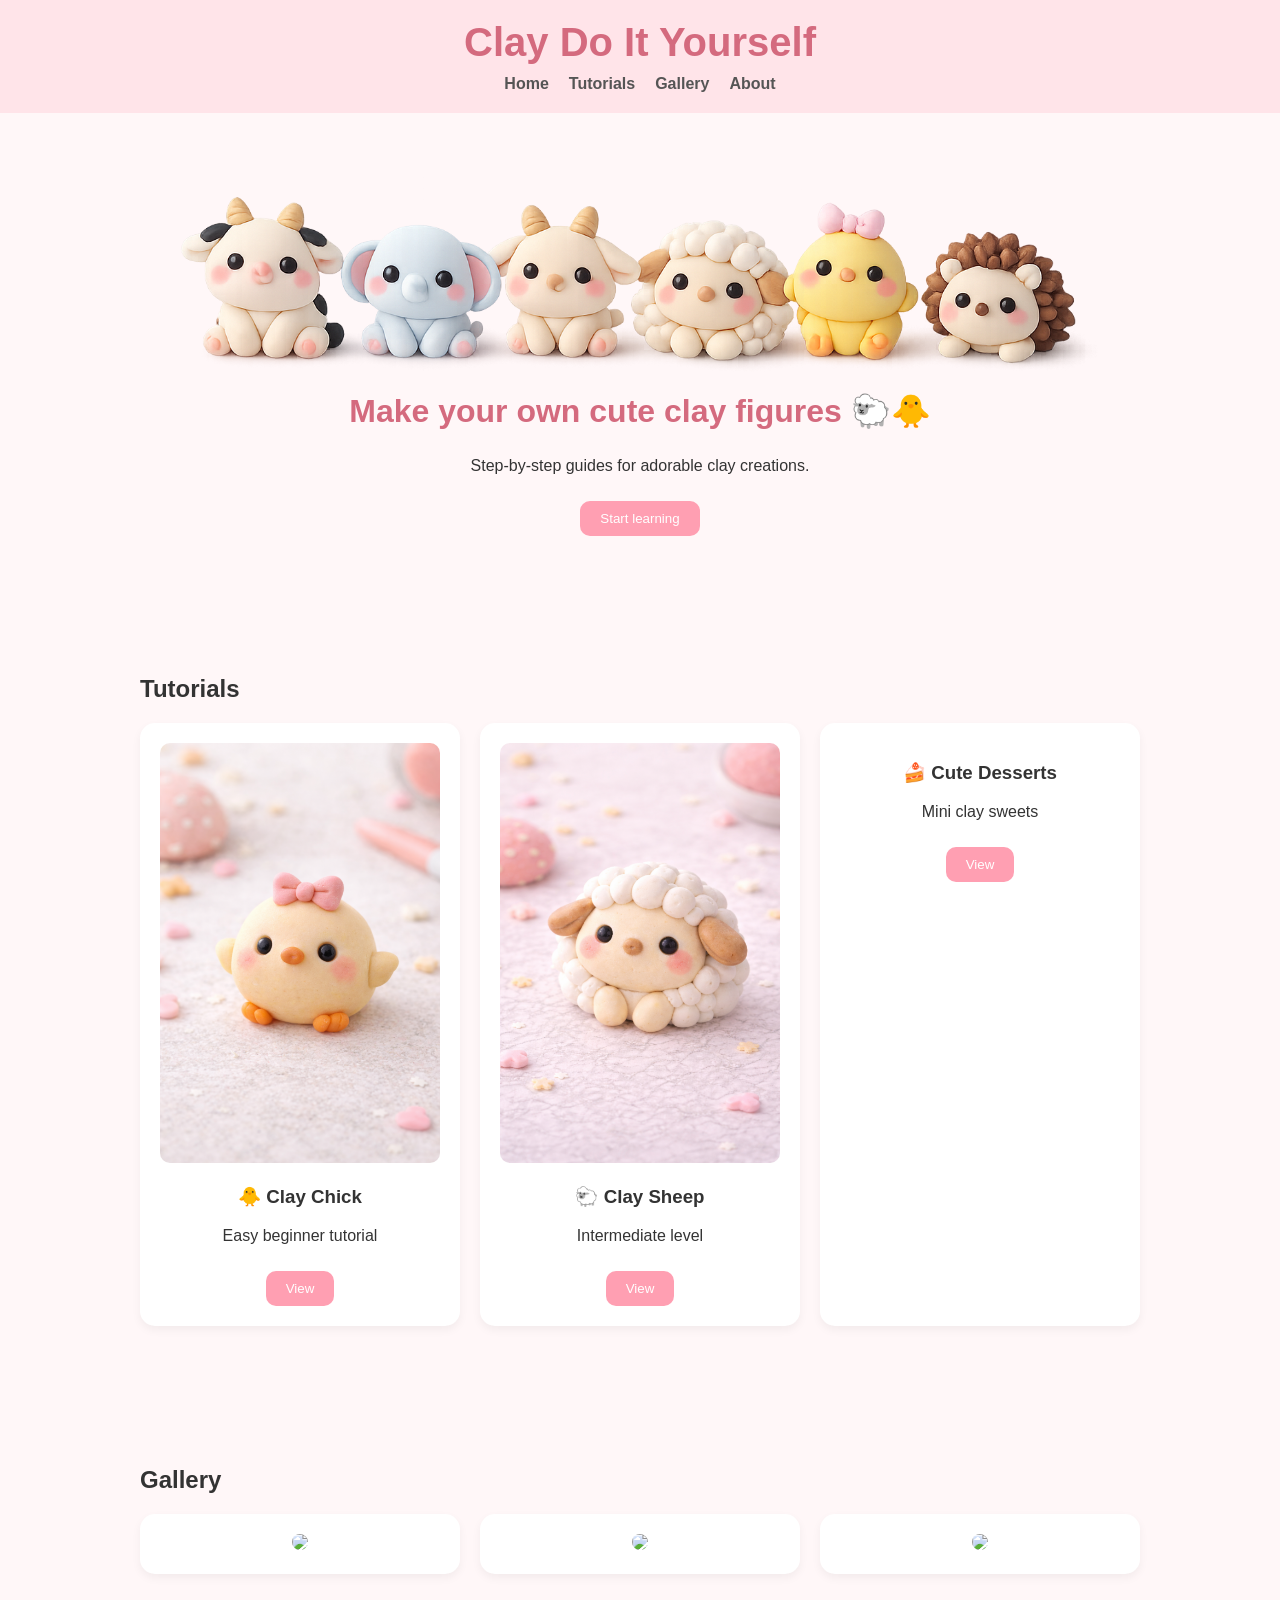
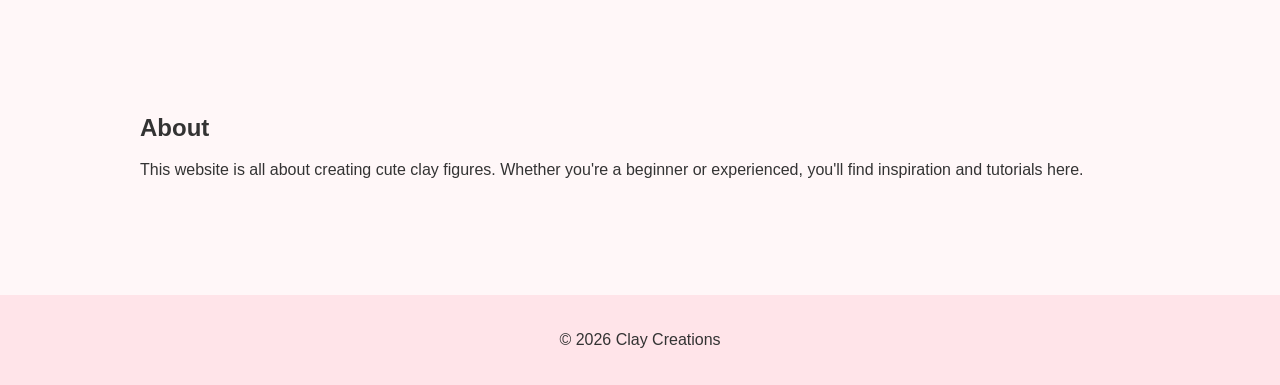
==== index.html @ 16f14c33 "Update index.html" ====
<!DOCTYPE html>
<html lang="en">
<head>
<meta charset="UTF-8">
<meta name="viewport" content="width=device-width, initial-scale=1.0">
<title>Clay Creations</title>

<style>
    body {
        margin: 0;
        font-family: 'Segoe UI', sans-serif;
        background: #fff7f8;
        color: #333;
    }

    header {
        background: #ffe4e9;
        padding: 20px;
        text-align: center;
    }

    header h1 {
        margin: 0;
        font-size: 2.5em;
        color: #d46a7e;
    }

    nav {
        display: flex;
        justify-content: center;
        gap: 20px;
        margin-top: 10px;
    }

    nav a {
        text-decoration: none;
        color: #555;
        font-weight: bold;
    }

    section {
        padding: 60px 20px;
        max-width: 1000px;
        margin: auto;
    }

    .hero {
        text-align: center;
    }

    .hero img {
        width: 250px;
        border-radius: 20px;
    }

    .hero h2 {
        font-size: 2em;
        margin-top: 20px;
        color: #d46a7e;
    }

    .grid {
        display: grid;
        grid-template-columns: repeat(auto-fit, minmax(200px, 1fr));
        gap: 20px;
    }

    .card {
        background: white;
        padding: 20px;
        border-radius: 15px;
        box-shadow: 0 4px 10px rgba(0,0,0,0.05);
        text-align: center;
    }

    .card img {
        width: 100%;
        border-radius: 10px;
    }

    footer {
        text-align: center;
        padding: 20px;
        background: #ffe4e9;
        margin-top: 40px;
    }

    button {
        background: #ff9fb2;
        border: none;
        padding: 10px 20px;
        border-radius: 10px;
        color: white;
        cursor: pointer;
        margin-top: 10px;
    }

    button:hover {
        background: #ff7f99;
    }
</style>
</head>

<body>

<header>
    <h1>Clay Do It Yourself</h1>
    <nav>
        <a href="#home">Home</a>
        <a href="#tutorials">Tutorials</a>
        <a href="#gallery">Gallery</a>
        <a href="#about">About</a>
    </nav>
</header>

<section id="home" class="hero">
    <img src="banner.png" alt="Clay art" style="width: 100%; display: block;">
    <h2>Make your own cute clay figures 🐑🐥</h2>
    <p>Step-by-step guides for adorable clay creations.</p>
    <button onclick="scrollToSection('tutorials')">Start learning</button>
</section>

<section id="tutorials">
    <h2>Tutorials</h2>
    <div class="grid">
        <div class="card">
            <img src="Claychick.png" alt="Clay Chick" class="card-img">
            <h3>🐥 Clay Chick</h3>
            <p>Easy beginner tutorial</p>
            <button onclick="window.location.href='clay-chick.html'">View</button>
            </div>

        <div class="card">
            <img src="Claysheep.png" alt="Clay Sheep" class="card-img">
            <h3>🐑 Clay Sheep</h3>
            <p>Intermediate level</p>
            <button onclick="window.location.href='clay-sheep.html'">View</button>
        </div>

        <div class="card">
            <h3>🍰 Cute Desserts</h3>
            <p>Mini clay sweets</p>
            <button>View</button>
        </div>
    </div>
</section>

<section id="gallery">
    <h2>Gallery</h2>
    <div class="grid">
        <div class="card">
            <img src="https://via.placeholder.com/200">
        </div>
        <div class="card">
            <img src="https://via.placeholder.com/200">
        </div>
        <div class="card">
            <img src="https://via.placeholder.com/200">
        </div>
    </div>
</section>

<section id="about">
    <h2>About</h2>
    <p>
        This website is all about creating cute clay figures. 
        Whether you're a beginner or experienced, you'll find inspiration and tutorials here.
    </p>
</section>

<footer>
    <p>© 2026 Clay Creations</p>
</footer>

<script>
function scrollToSection(id) {
    document.getElementById(id).scrollIntoView({ behavior: 'smooth' });
}
</script>

</body>
</html>
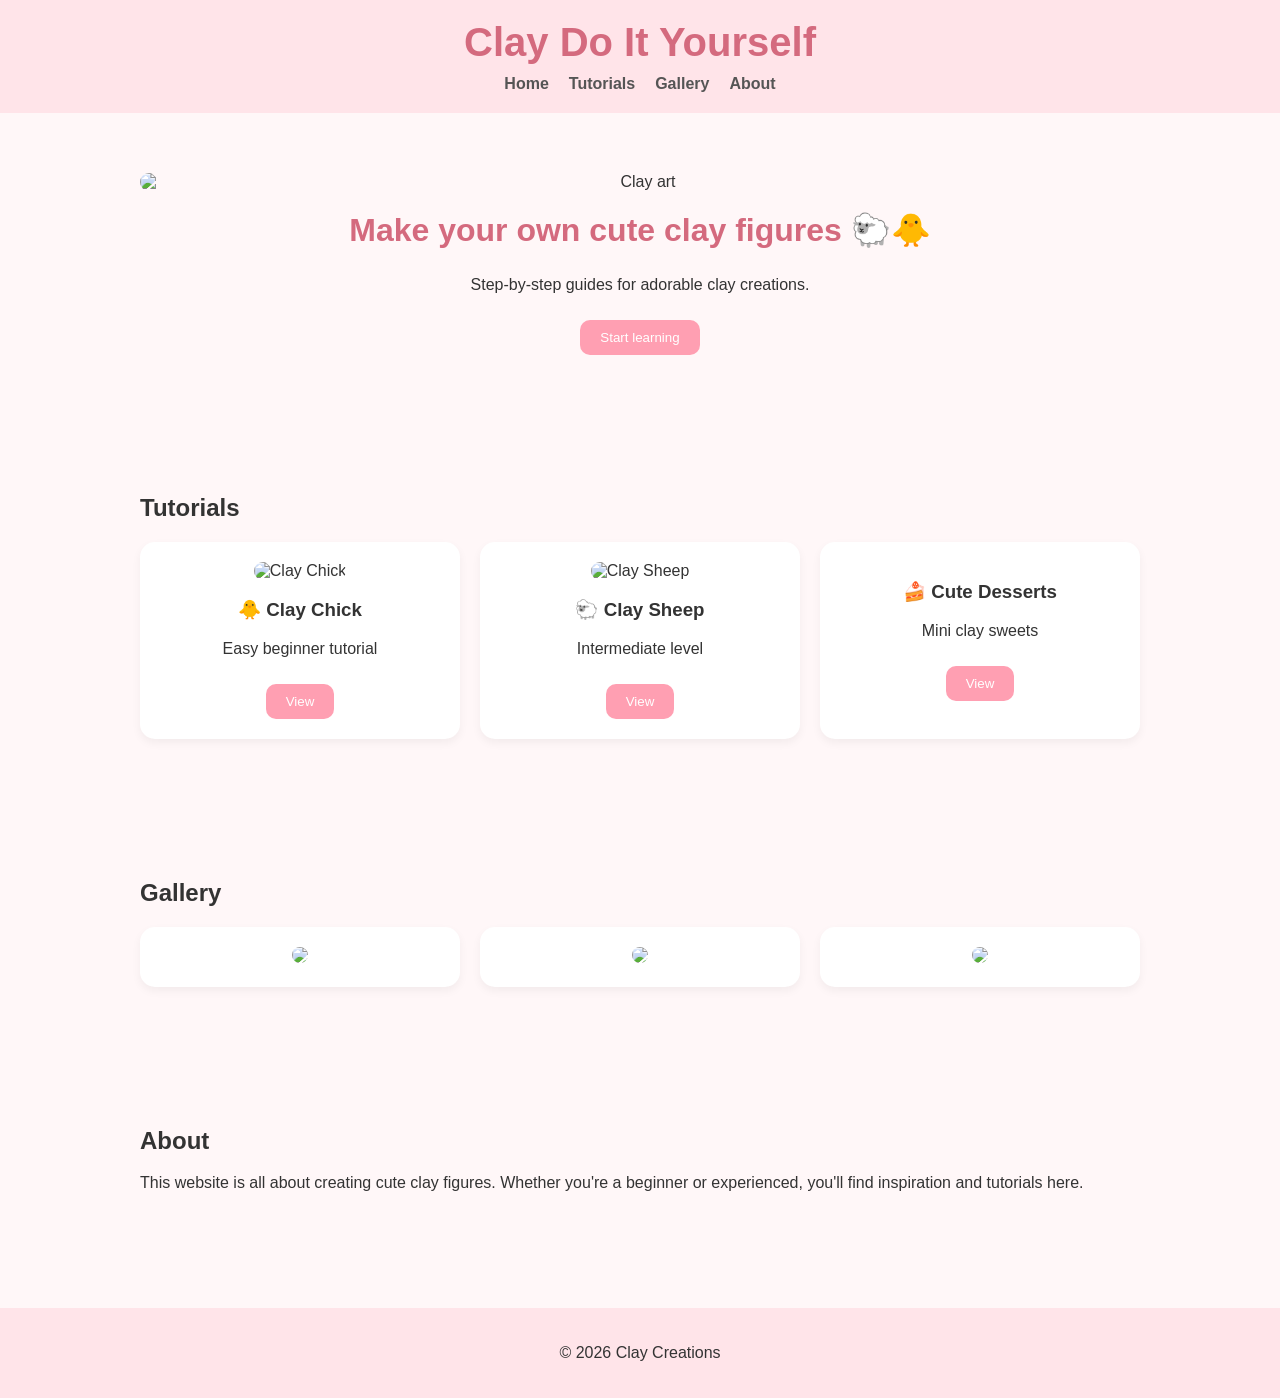
==== commit 24339269: "Update index.html" ====
--- a/index.html
+++ b/index.html
@@ -114,7 +114,7 @@
 </header>
 
 <section id="home" class="hero">
-    <img src="banner.png" alt="Clay art" style="width: 100%; display: block;">
+    <img src="afbeelding/banner.png" alt="Clay art" style="width: 100%; display: block;">
     <h2>Make your own cute clay figures 🐑🐥</h2>
     <p>Step-by-step guides for adorable clay creations.</p>
     <button onclick="scrollToSection('tutorials')">Start learning</button>
@@ -124,14 +124,14 @@
     <h2>Tutorials</h2>
     <div class="grid">
         <div class="card">
-            <img src="Claychick.png" alt="Clay Chick" class="card-img">
+            <img src="afbeelding/Claychick.png" alt="Clay Chick" class="card-img">
             <h3>🐥 Clay Chick</h3>
             <p>Easy beginner tutorial</p>
             <button onclick="window.location.href='clay-chick.html'">View</button>
             </div>
 
         <div class="card">
-            <img src="Claysheep.png" alt="Clay Sheep" class="card-img">
+            <img src="afbeelding/Claysheep.png" alt="Clay Sheep" class="card-img">
             <h3>🐑 Clay Sheep</h3>
             <p>Intermediate level</p>
             <button onclick="window.location.href='clay-sheep.html'">View</button>
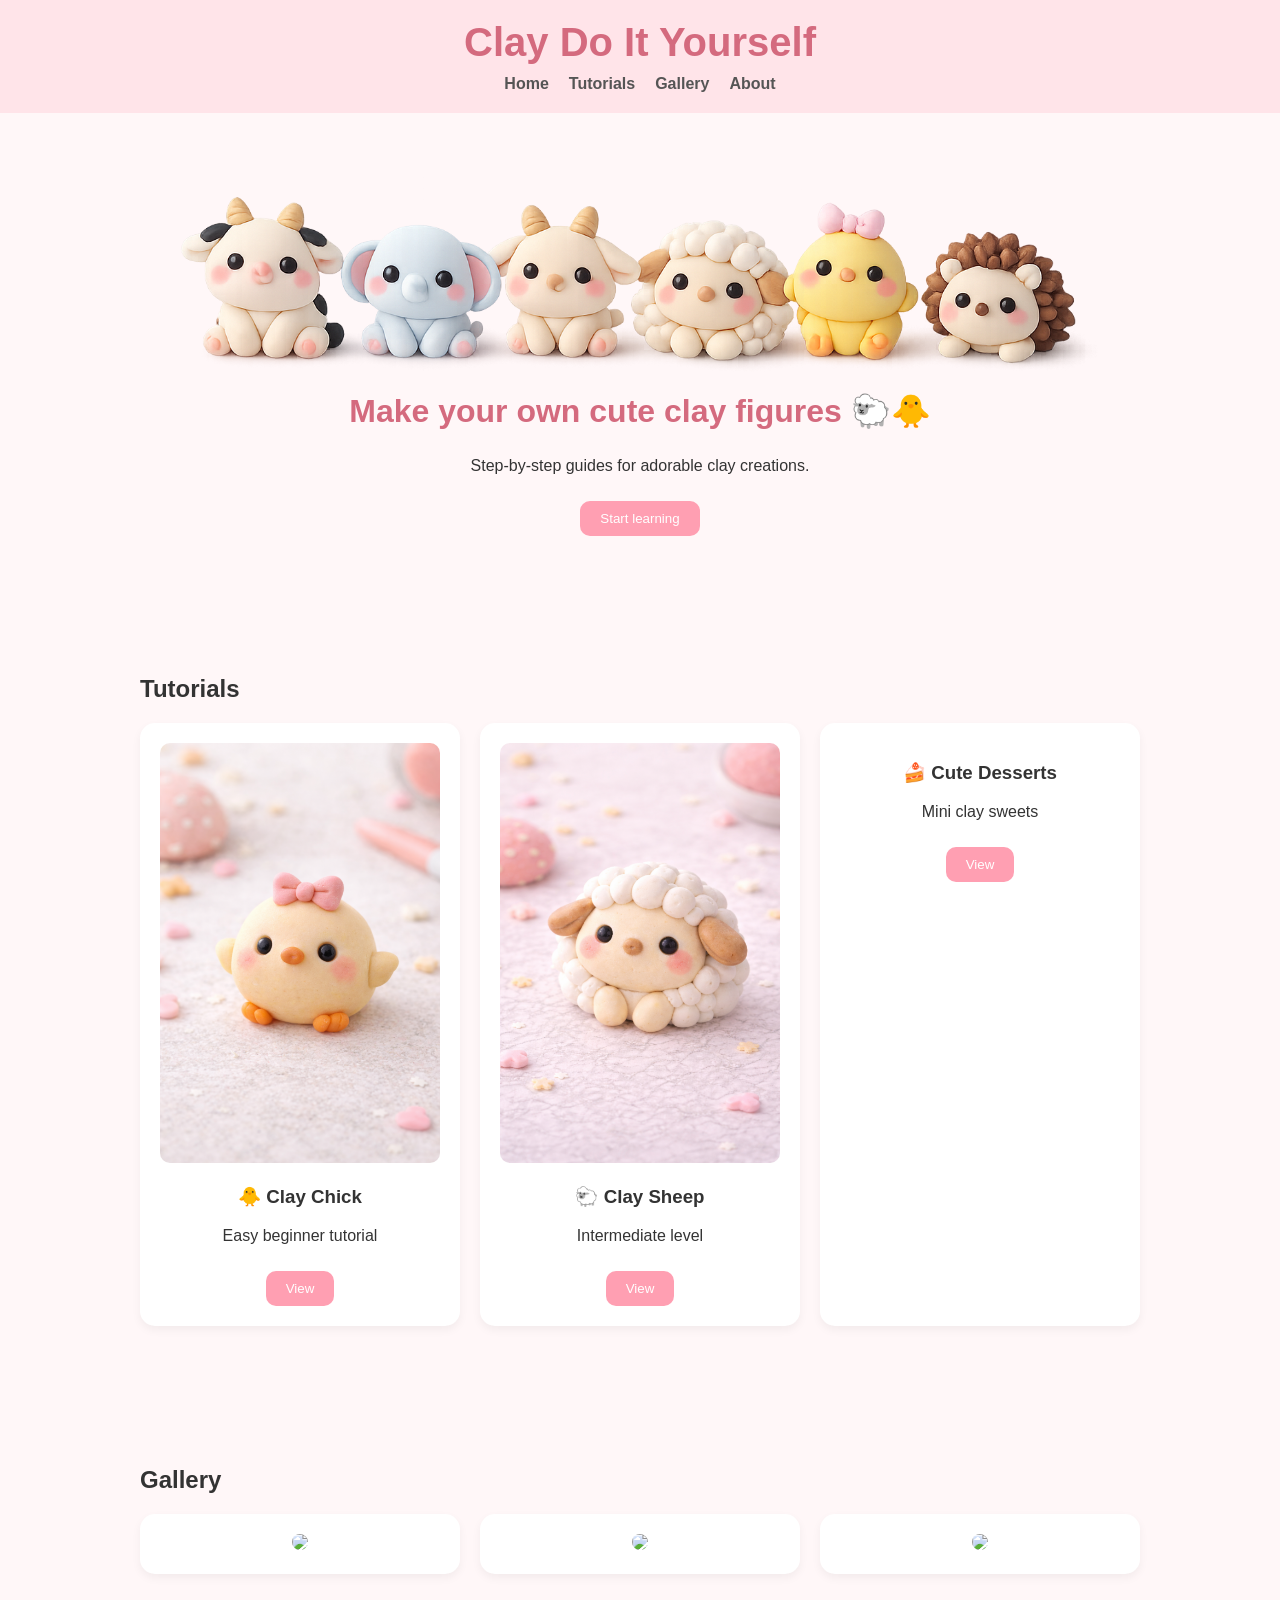
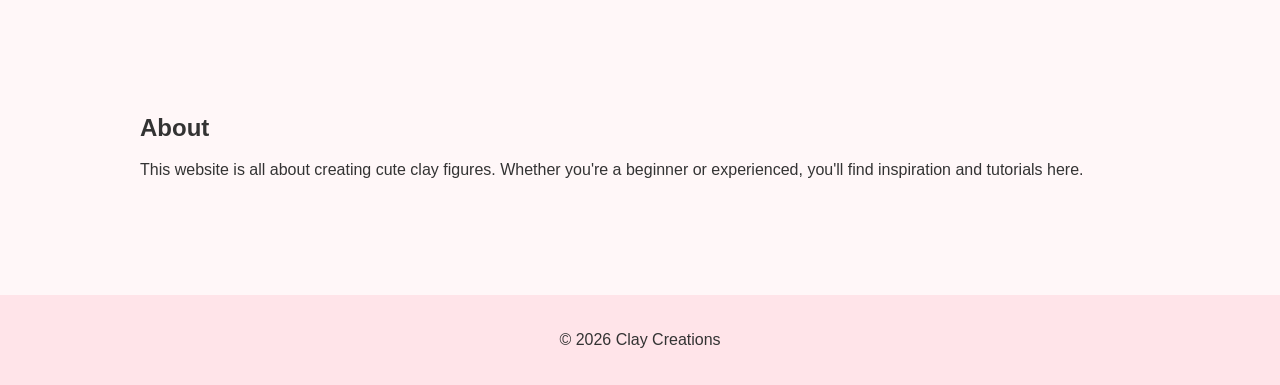
==== commit 3c7593d7: "Update index.html" ====
--- a/index.html
+++ b/index.html
@@ -114,7 +114,7 @@
 </header>
 
 <section id="home" class="hero">
-    <img src="afbeelding/banner.png" alt="Clay art" style="width: 100%; display: block;">
+    <img src="banner.png" alt="Clay art" style="width: 100%; display: block;">
     <h2>Make your own cute clay figures 🐑🐥</h2>
     <p>Step-by-step guides for adorable clay creations.</p>
     <button onclick="scrollToSection('tutorials')">Start learning</button>
@@ -124,14 +124,14 @@
     <h2>Tutorials</h2>
     <div class="grid">
         <div class="card">
-            <img src="afbeelding/Claychick.png" alt="Clay Chick" class="card-img">
+            <img src="Claychick.png" alt="Clay Chick" class="card-img">
             <h3>🐥 Clay Chick</h3>
             <p>Easy beginner tutorial</p>
             <button onclick="window.location.href='clay-chick.html'">View</button>
             </div>
 
         <div class="card">
-            <img src="afbeelding/Claysheep.png" alt="Clay Sheep" class="card-img">
+            <img src="Claysheep.png" alt="Clay Sheep" class="card-img">
             <h3>🐑 Clay Sheep</h3>
             <p>Intermediate level</p>
             <button onclick="window.location.href='clay-sheep.html'">View</button>
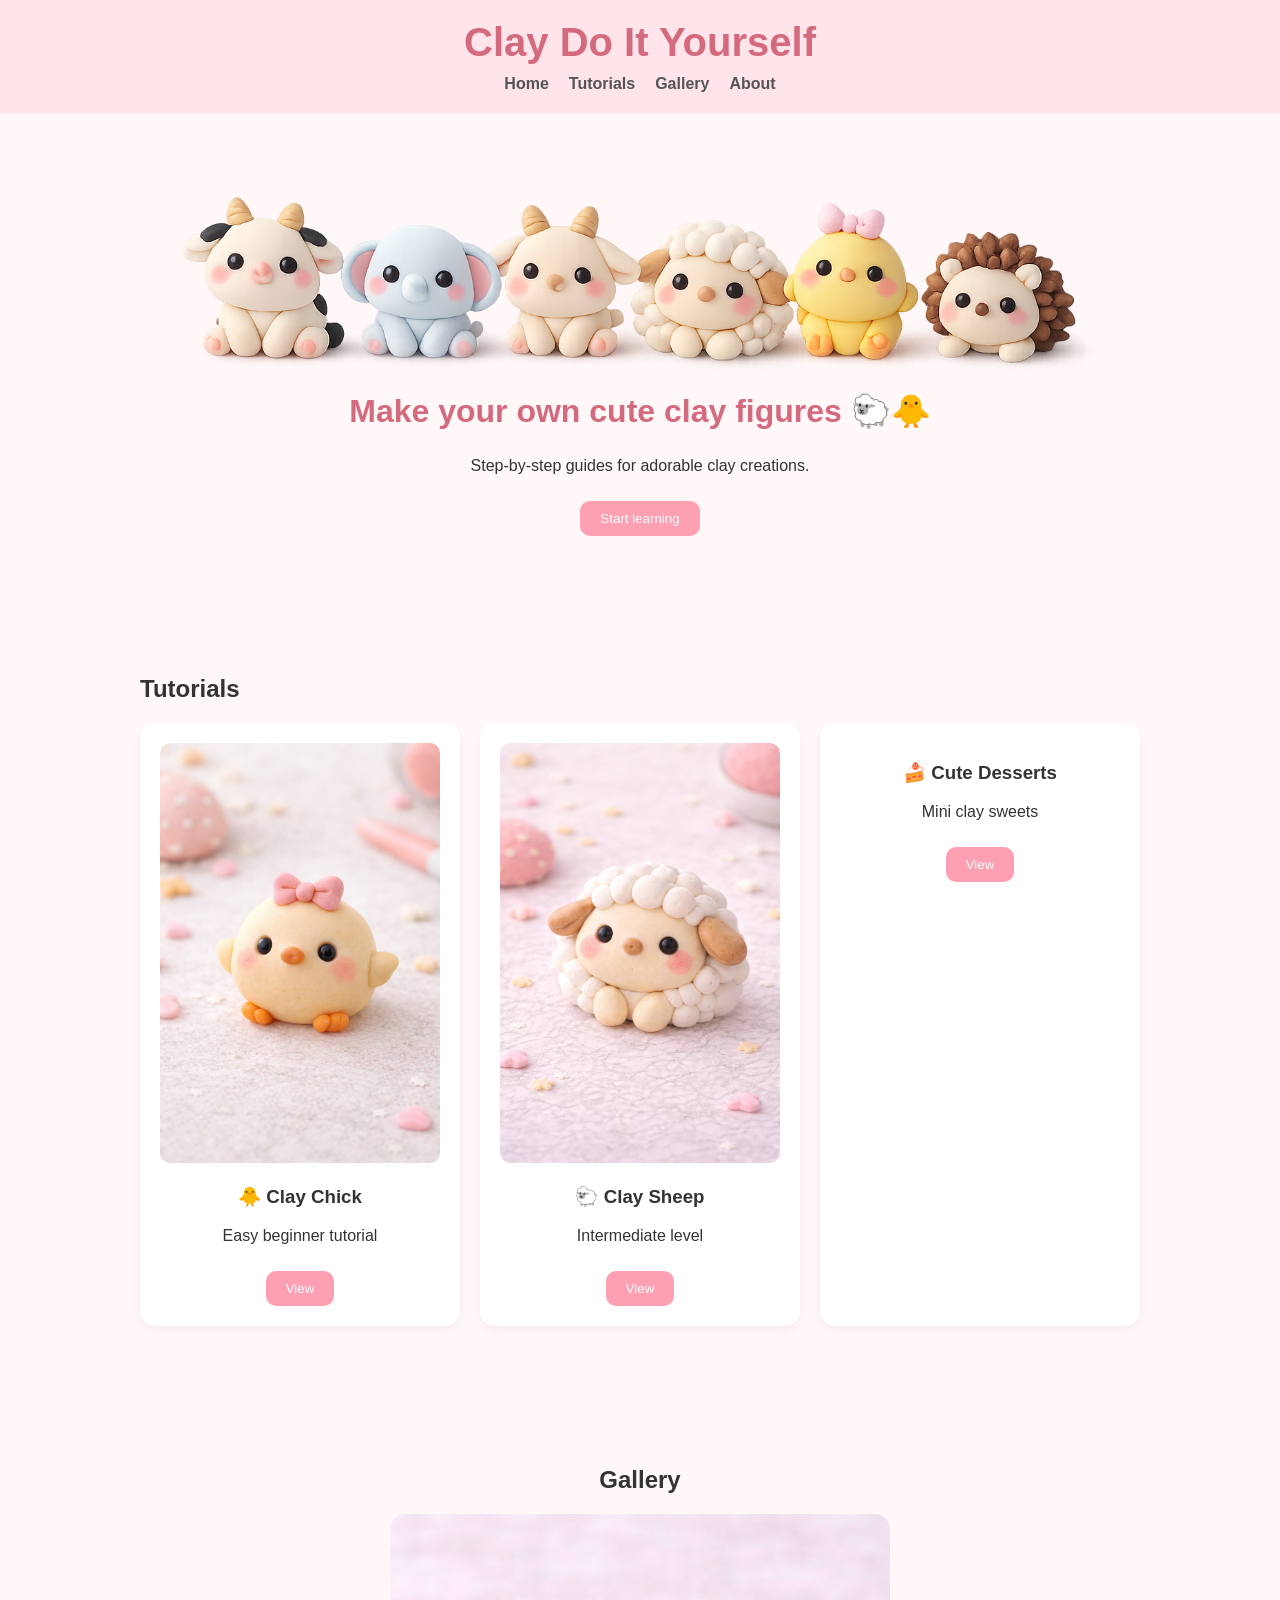
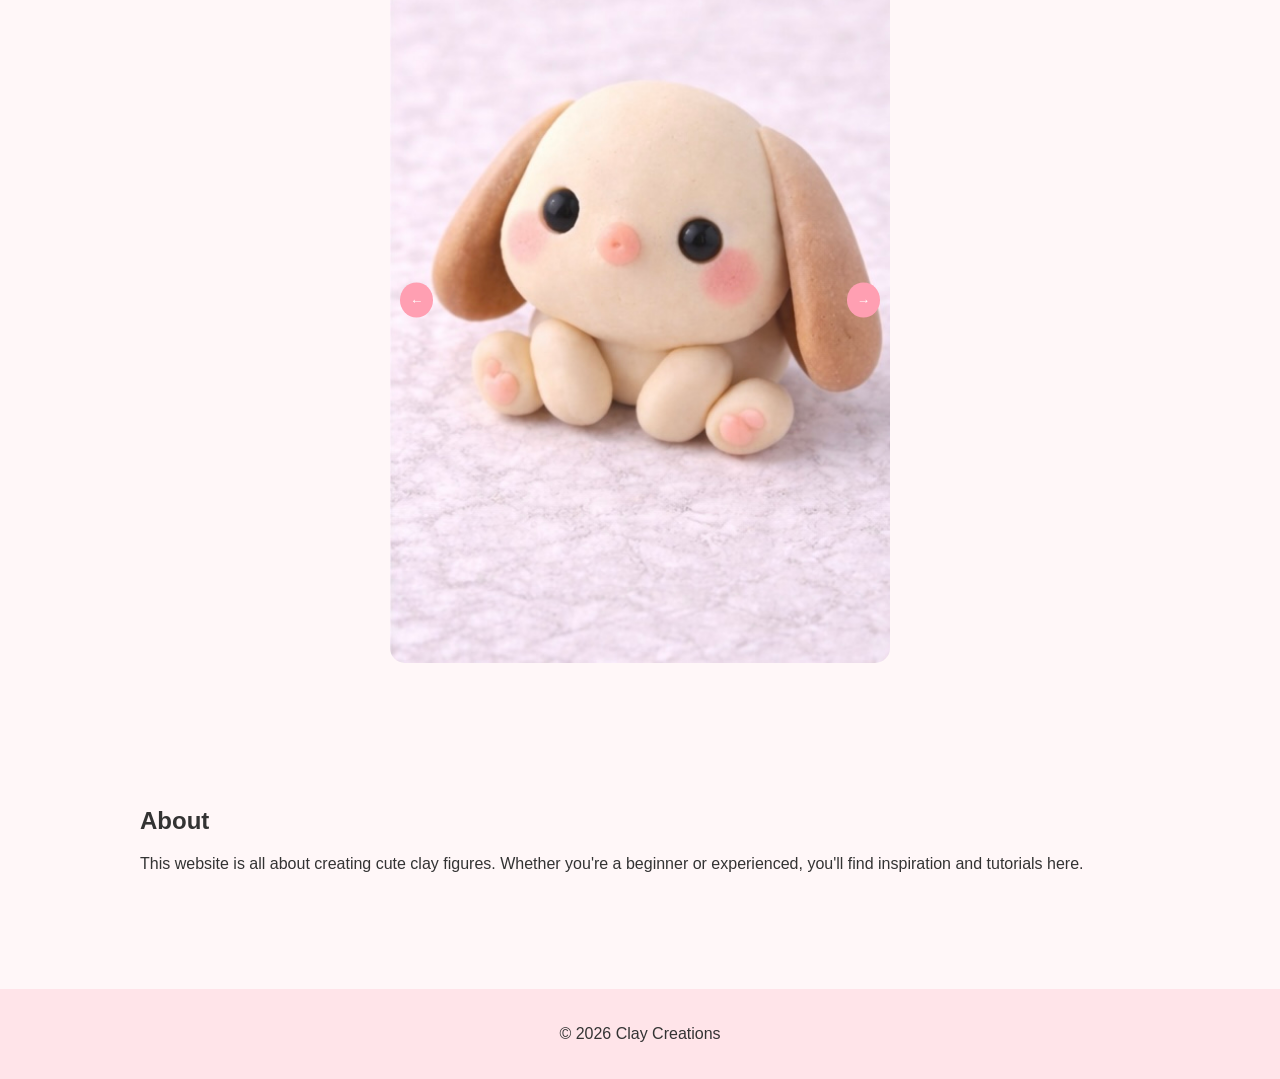
==== commit a512c3e8: "Update index.html" ====
--- a/index.html
+++ b/index.html
@@ -144,19 +144,32 @@
         </div>
     </div>
 </section>
+    
+<section id="gallery">
+    <h2 style="text-align:center;">Gallery</h2>
 
-<section id="gallery">
-    <h2>Gallery</h2>
-    <div class="grid">
-        <div class="card">
-            <img src="https://via.placeholder.com/200">
-        </div>
-        <div class="card">
-            <img src="https://via.placeholder.com/200">
-        </div>
-        <div class="card">
-            <img src="https://via.placeholder.com/200">
-        </div>
+    <div style="position: relative; max-width: 500px; margin: auto;">
+
+        <!-- Images -->
+        <img id="gallery-img" src="Claybunny.png" 
+             style="width:100%; border-radius:15px;">
+
+        <!-- Left arrow -->
+        <button onclick="prevImage()" 
+            style="position:absolute; top:50%; left:10px; transform:translateY(-50%);
+                   background:#ff9fb2; border:none; color:white; padding:10px;
+                   border-radius:50%; cursor:pointer;">
+            ←
+        </button>
+
+        <!-- Right arrow -->
+        <button onclick="nextImage()" 
+            style="position:absolute; top:50%; right:10px; transform:translateY(-50%);
+                   background:#ff9fb2; border:none; color:white; padding:10px;
+                   border-radius:50%; cursor:pointer;">
+            →
+        </button>
+
     </div>
 </section>
 
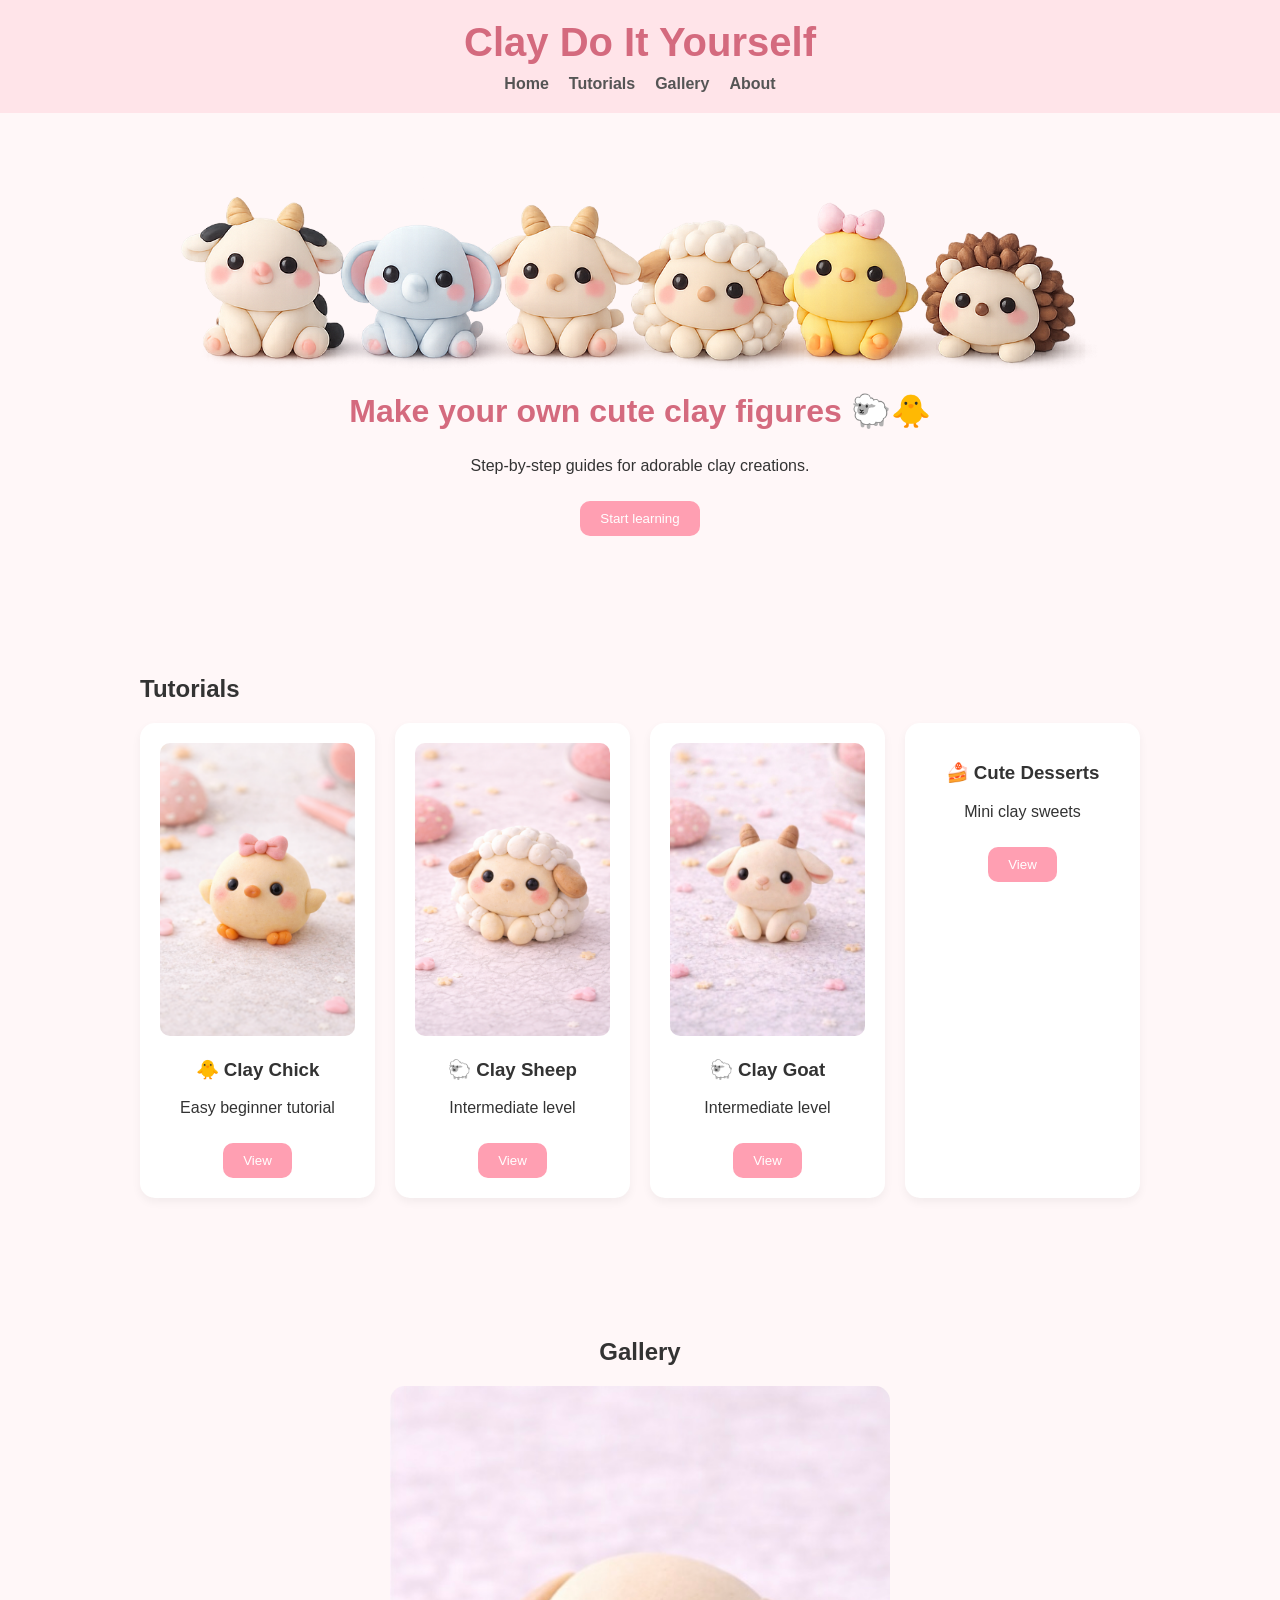
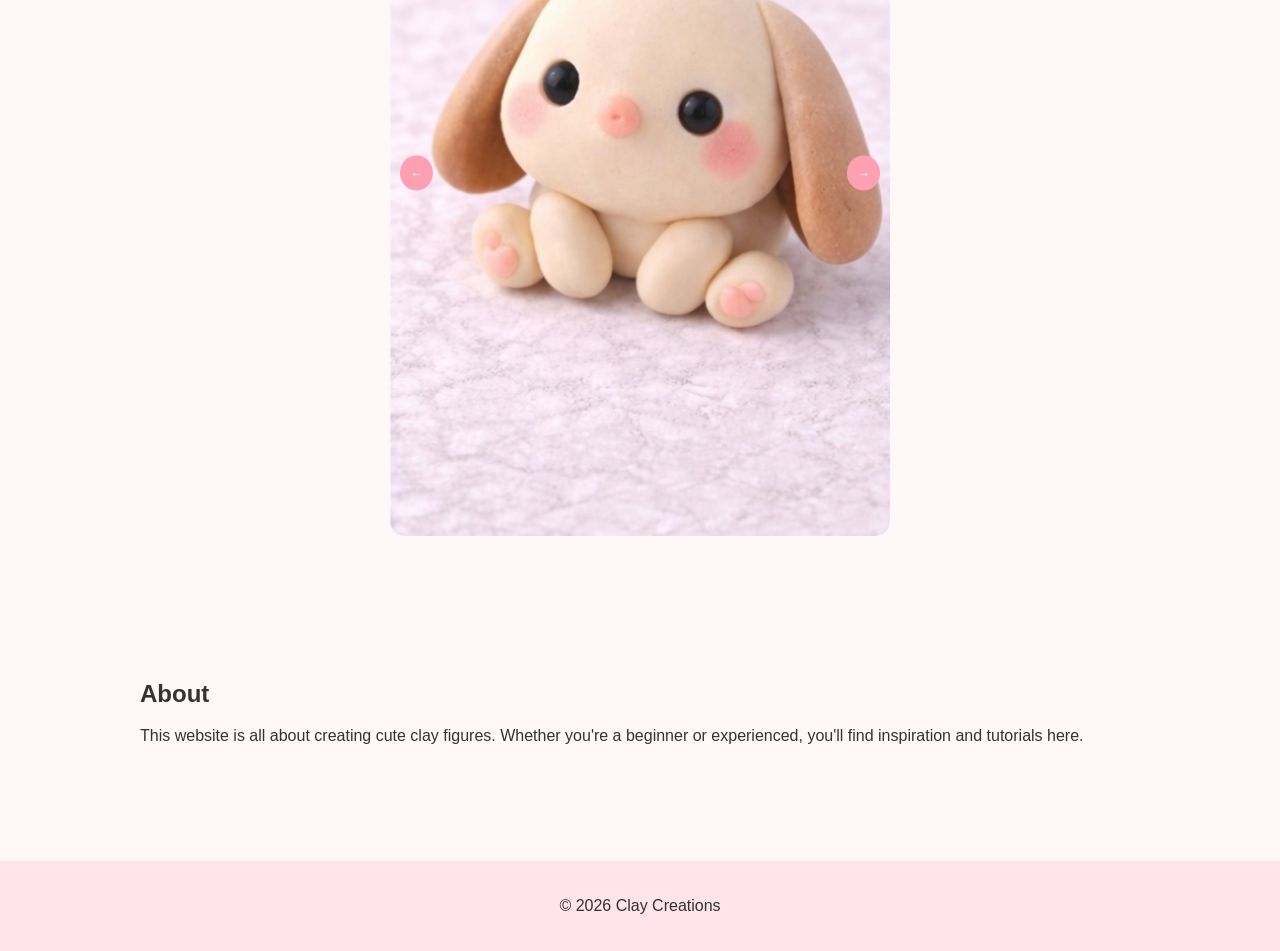
==== commit 1d9bd217: "Update index.html" ====
--- a/index.html
+++ b/index.html
@@ -136,7 +136,13 @@
             <p>Intermediate level</p>
             <button onclick="window.location.href='clay-sheep.html'">View</button>
         </div>
-
+        
+        <div class="card">
+            <img src="Claygoat.png" alt="Clay Sheep" class="card-img">
+            <h3>🐑 Clay Goat</h3>
+            <p>Intermediate level</p>
+            <button onclick="window.location.href='clay-goat.html'">View</button>
+        </div>
         <div class="card">
             <h3>🍰 Cute Desserts</h3>
             <p>Mini clay sweets</p>
@@ -144,6 +150,29 @@
         </div>
     </div>
 </section>
+<script>
+const images = [
+    "Claybunny.png",
+    "Claygoat.png",
+    "Clayhedgehog.png"
+];
+
+let currentIndex = 0;
+
+function showImage() {
+    document.getElementById("gallery-img").src = images[currentIndex];
+}
+
+function nextImage() {
+    currentIndex = (currentIndex + 1) % images.length;
+    showImage();
+}
+
+function prevImage() {
+    currentIndex = (currentIndex - 1 + images.length) % images.length;
+    showImage();
+}
+</script>
     
 <section id="gallery">
     <h2 style="text-align:center;">Gallery</h2>
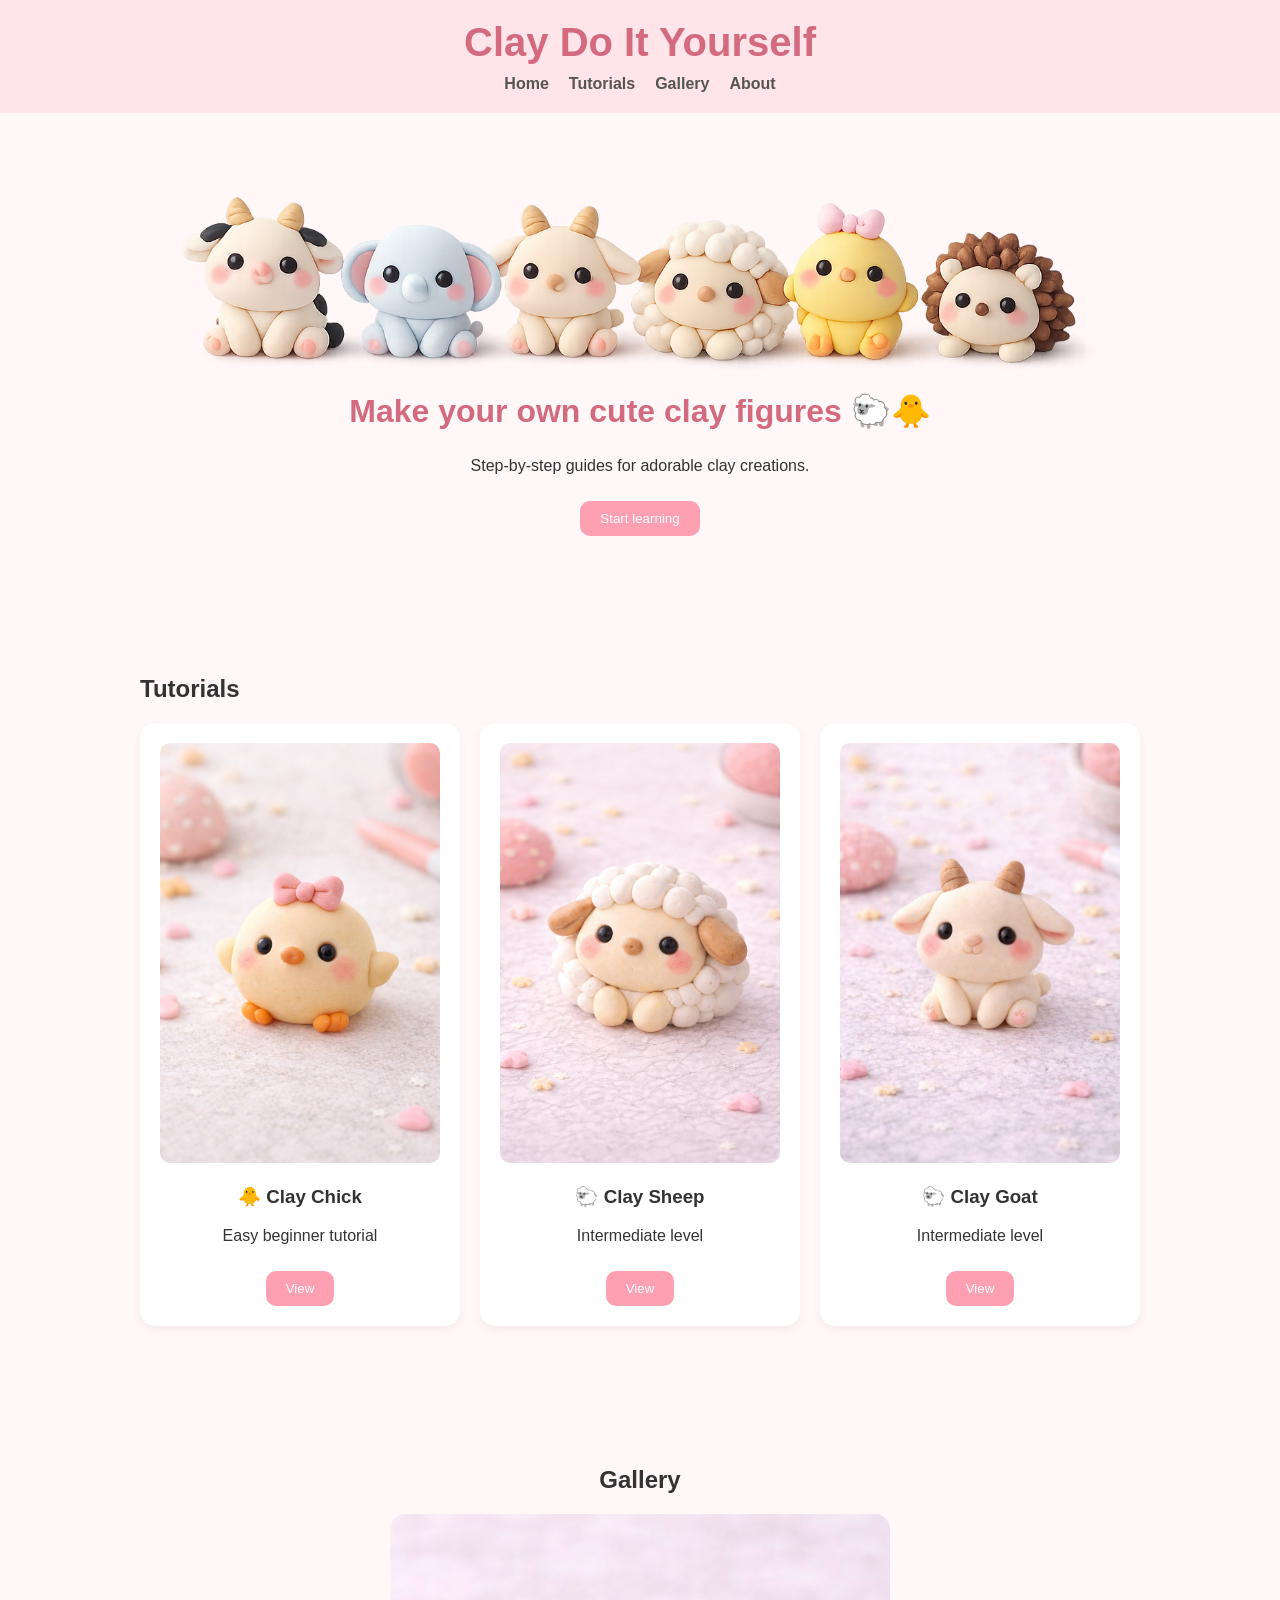
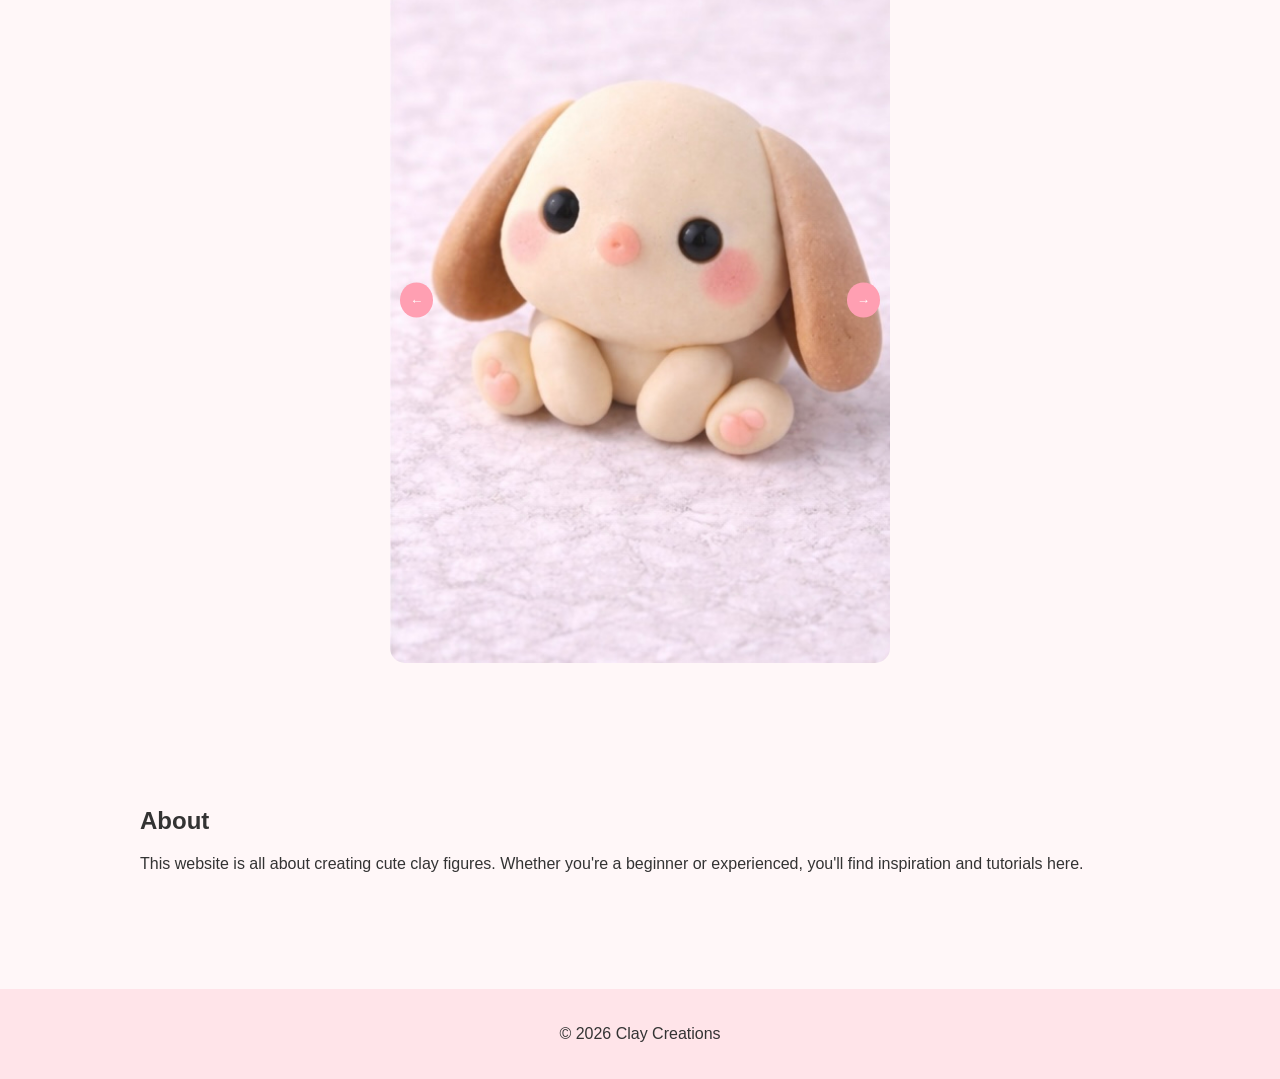
==== commit bb57cb6f: "Update index.html" ====
--- a/index.html
+++ b/index.html
@@ -143,11 +143,6 @@
             <p>Intermediate level</p>
             <button onclick="window.location.href='clay-goat.html'">View</button>
         </div>
-        <div class="card">
-            <h3>🍰 Cute Desserts</h3>
-            <p>Mini clay sweets</p>
-            <button>View</button>
-        </div>
     </div>
 </section>
 <script>
